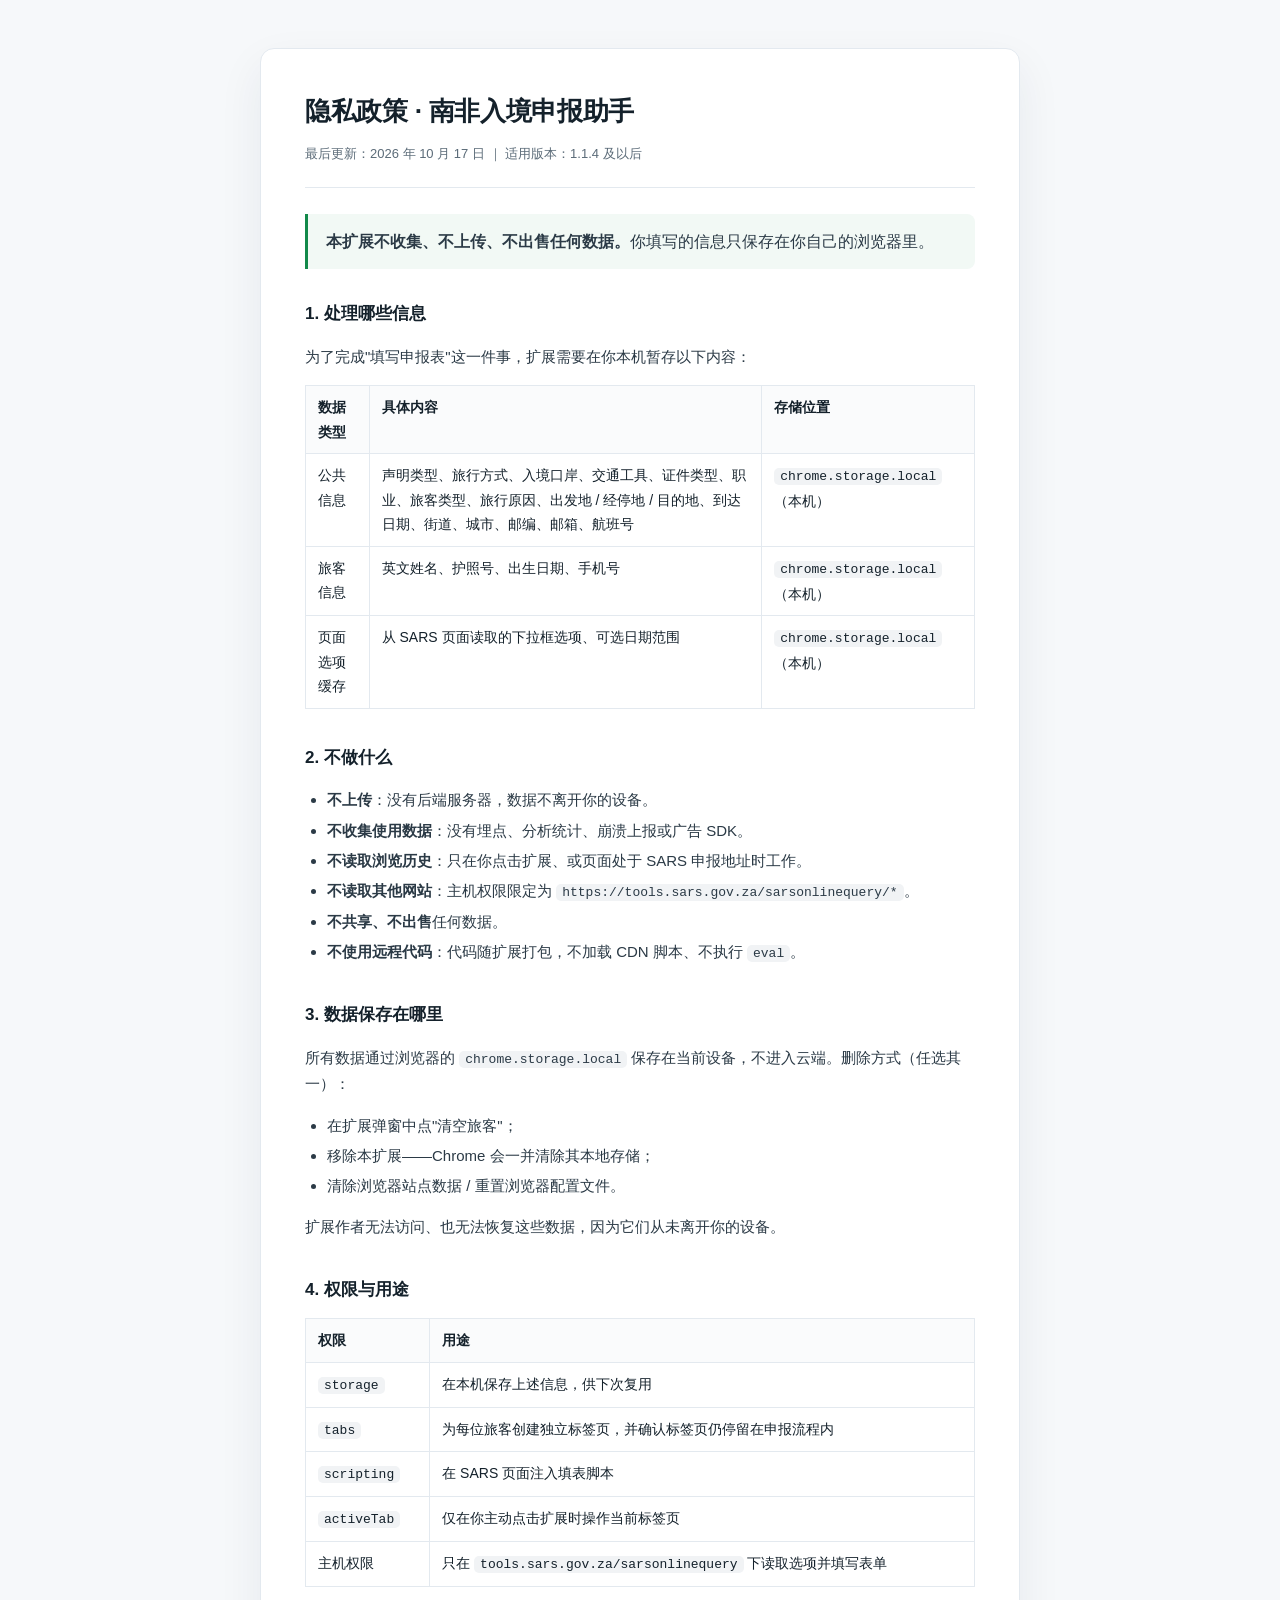
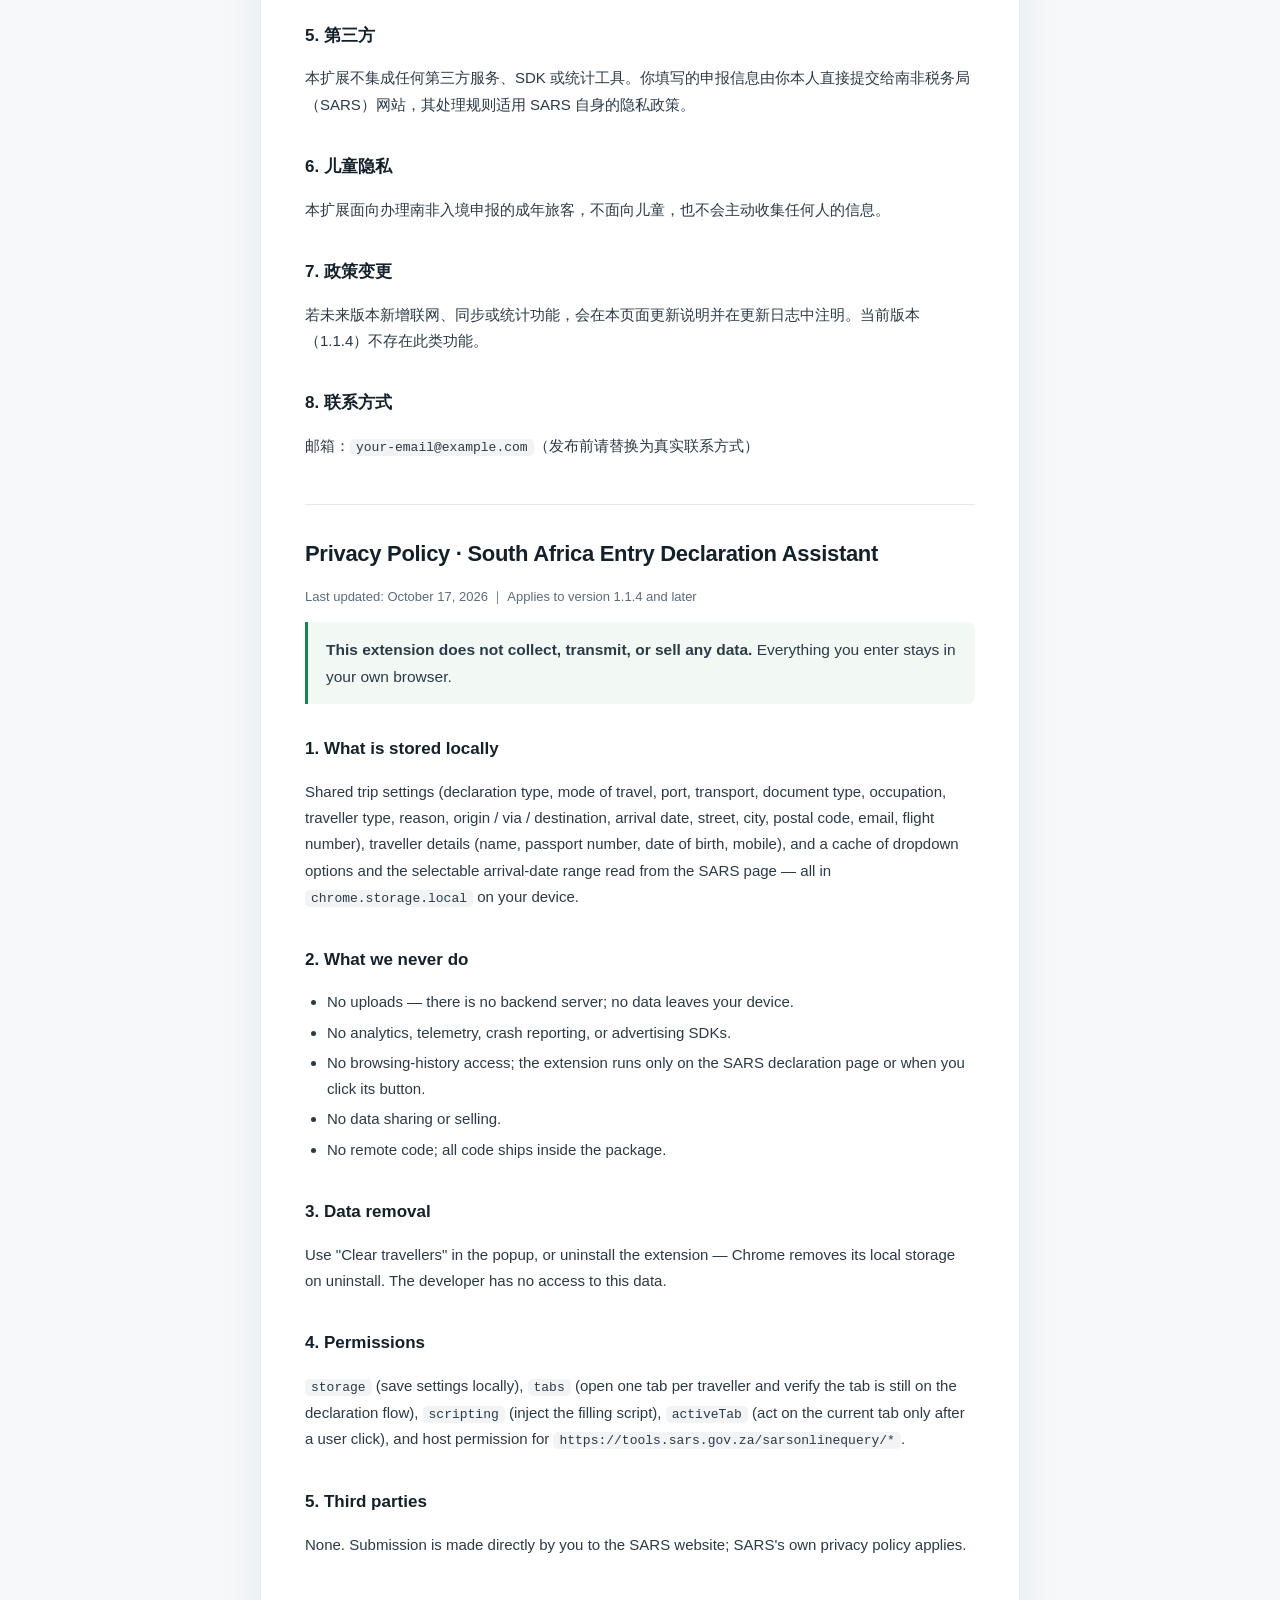
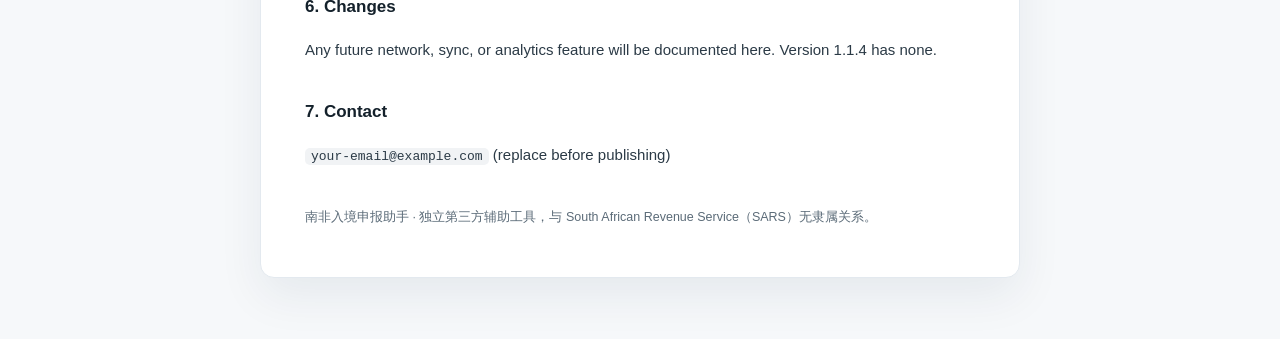
==== store/privacy-policy.html @ 4a808404 "feat: 南非入境申报助手 1.1.4 初始提交 - Chrome 扩展源码（MV3）：三步表单自动填写、批量标签页录入 - 扩展图标 16/32/48/128 - 上架素材：商店文案、商店图标、宣" ====
<!doctype html>
<html lang="zh-CN">
<head>
<meta charset="UTF-8">
<meta name="viewport" content="width=device-width, initial-scale=1">
<title>隐私政策 · 南非入境申报助手</title>
<style>
  :root {
    --ink: #14212b;
    --muted: #5b6b78;
    --line: #e3e9ef;
    --brand: #12894a;
    --bg: #f6f8fa;
  }
  * { box-sizing: border-box; }
  body {
    margin: 0;
    padding: 48px 20px 72px;
    background: var(--bg);
    color: var(--ink);
    font: 15px/1.75 -apple-system, "Segoe UI", "Microsoft YaHei", Arial, sans-serif;
  }
  main {
    max-width: 760px;
    margin: 0 auto;
    padding: 40px 44px 48px;
    background: #fff;
    border: 1px solid var(--line);
    border-radius: 14px;
    box-shadow: 0 18px 46px rgba(15, 40, 70, 0.07);
  }
  header { border-bottom: 1px solid var(--line); padding-bottom: 22px; margin-bottom: 26px; }
  h1 { margin: 0 0 8px; font-size: 26px; letter-spacing: -0.3px; }
  .meta { color: var(--muted); font-size: 13px; }
  .lead {
    margin: 0 0 30px;
    padding: 14px 18px;
    border-left: 3px solid var(--brand);
    border-radius: 0 8px 8px 0;
    background: #f2f9f5;
    font-size: 15.5px;
  }
  h2 { margin: 34px 0 10px; font-size: 17px; }
  h2:first-of-type { margin-top: 0; }
  p, li { color: #2b3a46; }
  ul { padding-left: 22px; }
  li { margin: 4px 0; }
  table { width: 100%; border-collapse: collapse; margin: 14px 0 6px; font-size: 14px; }
  th, td { padding: 9px 12px; border: 1px solid var(--line); text-align: left; vertical-align: top; }
  th { background: #fafbfc; font-weight: 700; }
  code {
    padding: 1px 6px;
    border-radius: 5px;
    background: #f1f3f5;
    font-size: 13px;
  }
  .en { border-top: 1px solid var(--line); margin-top: 44px; padding-top: 30px; }
  footer { margin-top: 38px; color: var(--muted); font-size: 12.5px; }
  a { color: var(--brand); }
</style>
</head>
<body>
<main>
  <header>
    <h1>隐私政策 · 南非入境申报助手</h1>
    <div class="meta">最后更新：2026 年 10 月 17 日 ｜ 适用版本：1.1.4 及以后</div>
  </header>

  <p class="lead"><strong>本扩展不收集、不上传、不出售任何数据。</strong>你填写的信息只保存在你自己的浏览器里。</p>

  <h2>1. 处理哪些信息</h2>
  <p>为了完成"填写申报表"这一件事，扩展需要在你本机暂存以下内容：</p>
  <table>
    <tr><th>数据类型</th><th>具体内容</th><th>存储位置</th></tr>
    <tr>
      <td>公共信息</td>
      <td>声明类型、旅行方式、入境口岸、交通工具、证件类型、职业、旅客类型、旅行原因、出发地 / 经停地 / 目的地、到达日期、街道、城市、邮编、邮箱、航班号</td>
      <td><code>chrome.storage.local</code>（本机）</td>
    </tr>
    <tr>
      <td>旅客信息</td>
      <td>英文姓名、护照号、出生日期、手机号</td>
      <td><code>chrome.storage.local</code>（本机）</td>
    </tr>
    <tr>
      <td>页面选项缓存</td>
      <td>从 SARS 页面读取的下拉框选项、可选日期范围</td>
      <td><code>chrome.storage.local</code>（本机）</td>
    </tr>
  </table>

  <h2>2. 不做什么</h2>
  <ul>
    <li><strong>不上传</strong>：没有后端服务器，数据不离开你的设备。</li>
    <li><strong>不收集使用数据</strong>：没有埋点、分析统计、崩溃上报或广告 SDK。</li>
    <li><strong>不读取浏览历史</strong>：只在你点击扩展、或页面处于 SARS 申报地址时工作。</li>
    <li><strong>不读取其他网站</strong>：主机权限限定为 <code>https://tools.sars.gov.za/sarsonlinequery/*</code>。</li>
    <li><strong>不共享、不出售</strong>任何数据。</li>
    <li><strong>不使用远程代码</strong>：代码随扩展打包，不加载 CDN 脚本、不执行 <code>eval</code>。</li>
  </ul>

  <h2>3. 数据保存在哪里</h2>
  <p>所有数据通过浏览器的 <code>chrome.storage.local</code> 保存在当前设备，不进入云端。删除方式（任选其一）：</p>
  <ul>
    <li>在扩展弹窗中点"清空旅客"；</li>
    <li>移除本扩展——Chrome 会一并清除其本地存储；</li>
    <li>清除浏览器站点数据 / 重置浏览器配置文件。</li>
  </ul>
  <p>扩展作者无法访问、也无法恢复这些数据，因为它们从未离开你的设备。</p>

  <h2>4. 权限与用途</h2>
  <table>
    <tr><th>权限</th><th>用途</th></tr>
    <tr><td><code>storage</code></td><td>在本机保存上述信息，供下次复用</td></tr>
    <tr><td><code>tabs</code></td><td>为每位旅客创建独立标签页，并确认标签页仍停留在申报流程内</td></tr>
    <tr><td><code>scripting</code></td><td>在 SARS 页面注入填表脚本</td></tr>
    <tr><td><code>activeTab</code></td><td>仅在你主动点击扩展时操作当前标签页</td></tr>
    <tr><td>主机权限</td><td>只在 <code>tools.sars.gov.za/sarsonlinequery</code> 下读取选项并填写表单</td></tr>
  </table>

  <h2>5. 第三方</h2>
  <p>本扩展不集成任何第三方服务、SDK 或统计工具。你填写的申报信息由你本人直接提交给南非税务局（SARS）网站，其处理规则适用 SARS 自身的隐私政策。</p>

  <h2>6. 儿童隐私</h2>
  <p>本扩展面向办理南非入境申报的成年旅客，不面向儿童，也不会主动收集任何人的信息。</p>

  <h2>7. 政策变更</h2>
  <p>若未来版本新增联网、同步或统计功能，会在本页面更新说明并在更新日志中注明。当前版本（1.1.4）不存在此类功能。</p>

  <h2>8. 联系方式</h2>
  <p>邮箱：<code>your-email@example.com</code>（发布前请替换为真实联系方式）</p>

  <section class="en">
    <h1 style="font-size:22px;">Privacy Policy · South Africa Entry Declaration Assistant</h1>
    <p class="meta">Last updated: October 17, 2026 ｜ Applies to version 1.1.4 and later</p>

    <p class="lead"><strong>This extension does not collect, transmit, or sell any data.</strong> Everything you enter stays in your own browser.</p>

    <h2>1. What is stored locally</h2>
    <p>Shared trip settings (declaration type, mode of travel, port, transport, document type, occupation, traveller type, reason, origin / via / destination, arrival date, street, city, postal code, email, flight number), traveller details (name, passport number, date of birth, mobile), and a cache of dropdown options and the selectable arrival-date range read from the SARS page — all in <code>chrome.storage.local</code> on your device.</p>

    <h2>2. What we never do</h2>
    <ul>
      <li>No uploads — there is no backend server; no data leaves your device.</li>
      <li>No analytics, telemetry, crash reporting, or advertising SDKs.</li>
      <li>No browsing-history access; the extension runs only on the SARS declaration page or when you click its button.</li>
      <li>No data sharing or selling.</li>
      <li>No remote code; all code ships inside the package.</li>
    </ul>

    <h2>3. Data removal</h2>
    <p>Use "Clear travellers" in the popup, or uninstall the extension — Chrome removes its local storage on uninstall. The developer has no access to this data.</p>

    <h2>4. Permissions</h2>
    <p><code>storage</code> (save settings locally), <code>tabs</code> (open one tab per traveller and verify the tab is still on the declaration flow), <code>scripting</code> (inject the filling script), <code>activeTab</code> (act on the current tab only after a user click), and host permission for <code>https://tools.sars.gov.za/sarsonlinequery/*</code>.</p>

    <h2>5. Third parties</h2>
    <p>None. Submission is made directly by you to the SARS website; SARS's own privacy policy applies.</p>

    <h2>6. Changes</h2>
    <p>Any future network, sync, or analytics feature will be documented here. Version 1.1.4 has none.</p>

    <h2>7. Contact</h2>
    <p><code>your-email@example.com</code> (replace before publishing)</p>
  </section>

  <footer>南非入境申报助手 · 独立第三方辅助工具，与 South African Revenue Service（SARS）无隶属关系。</footer>
</main>
</body>
</html>
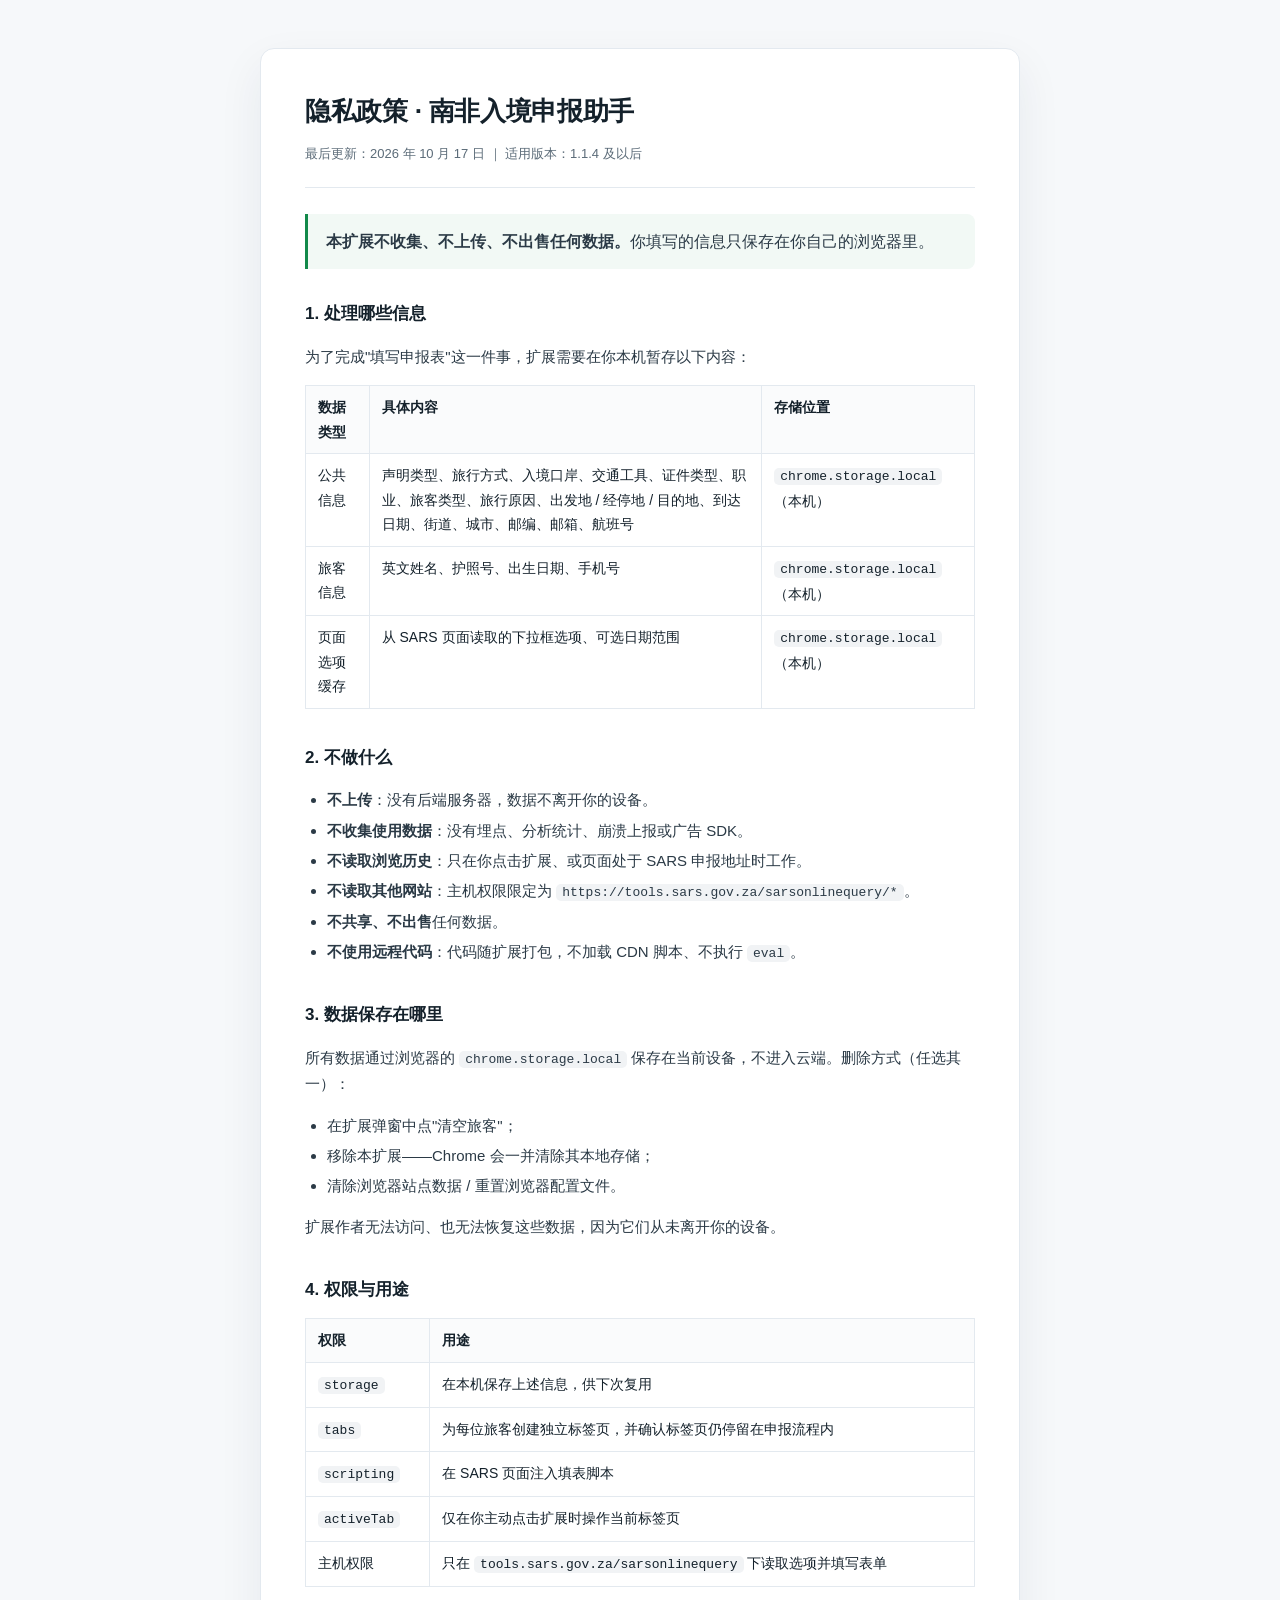
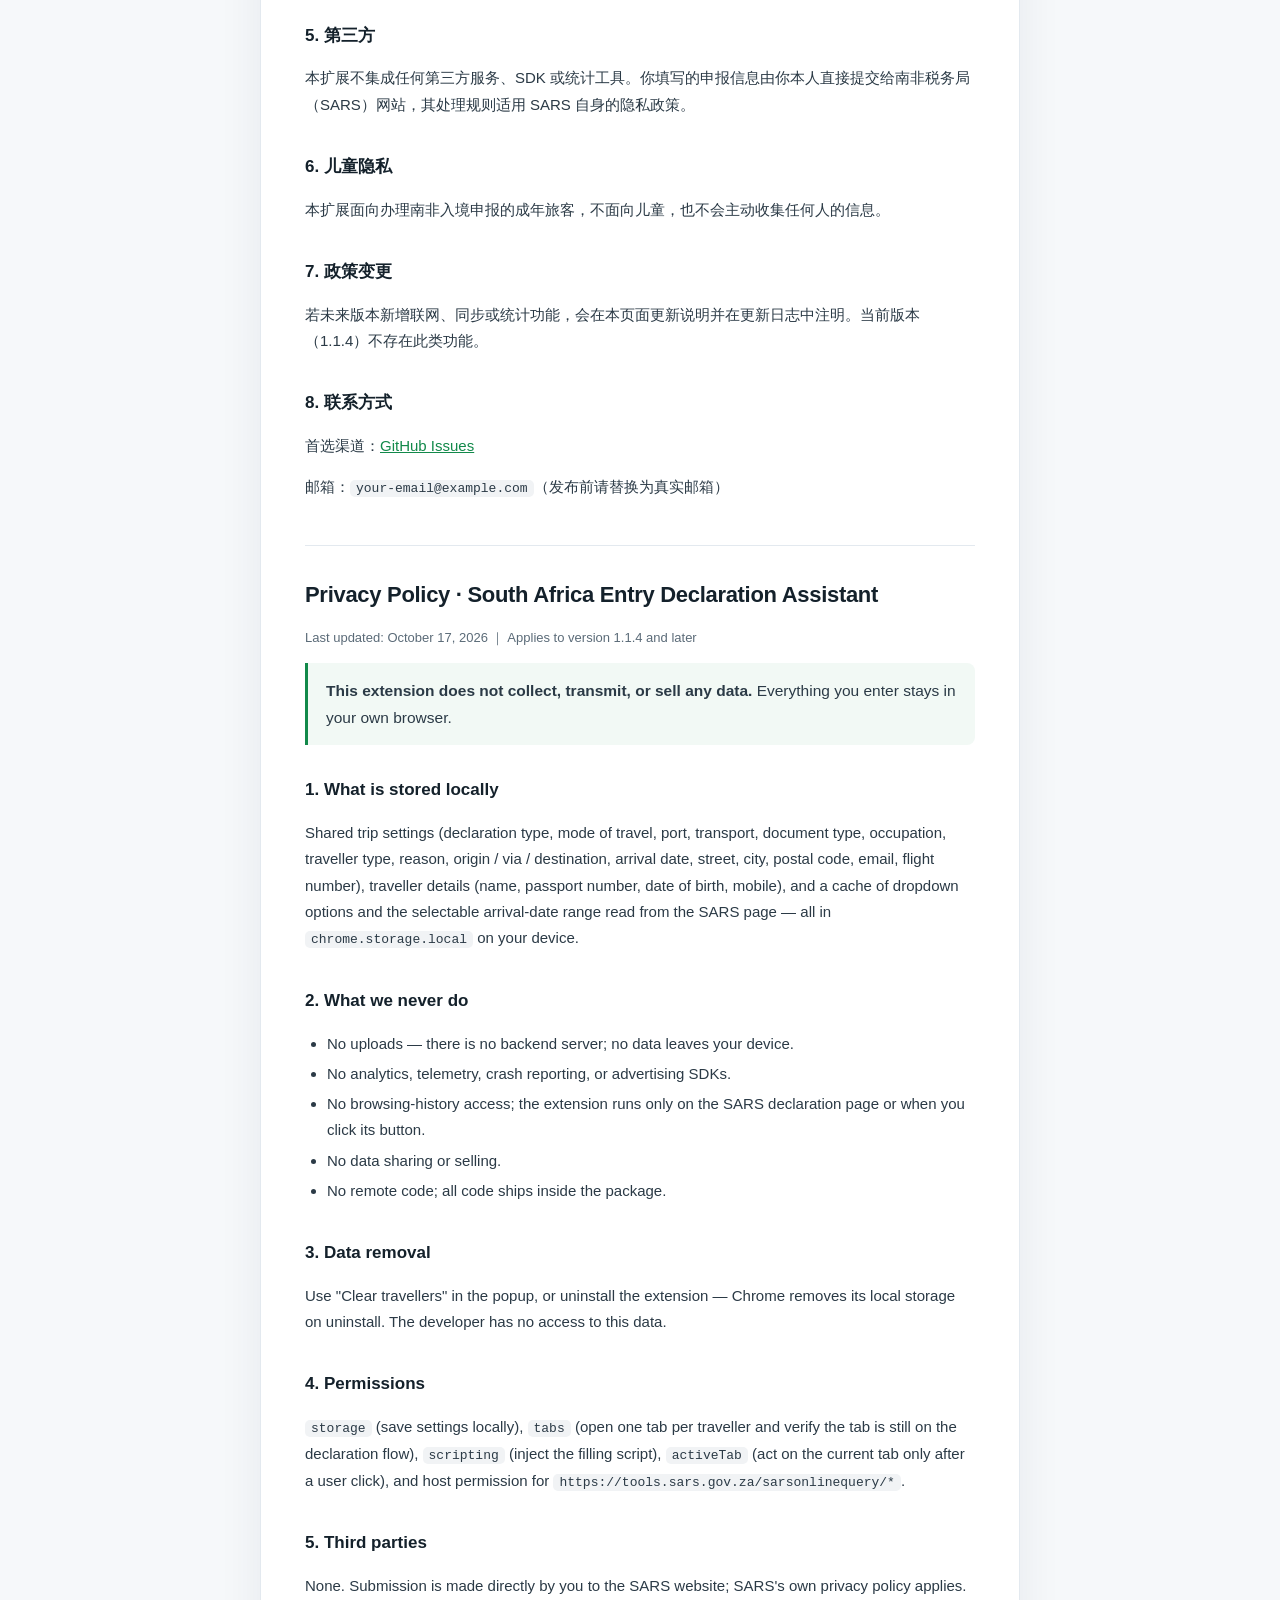
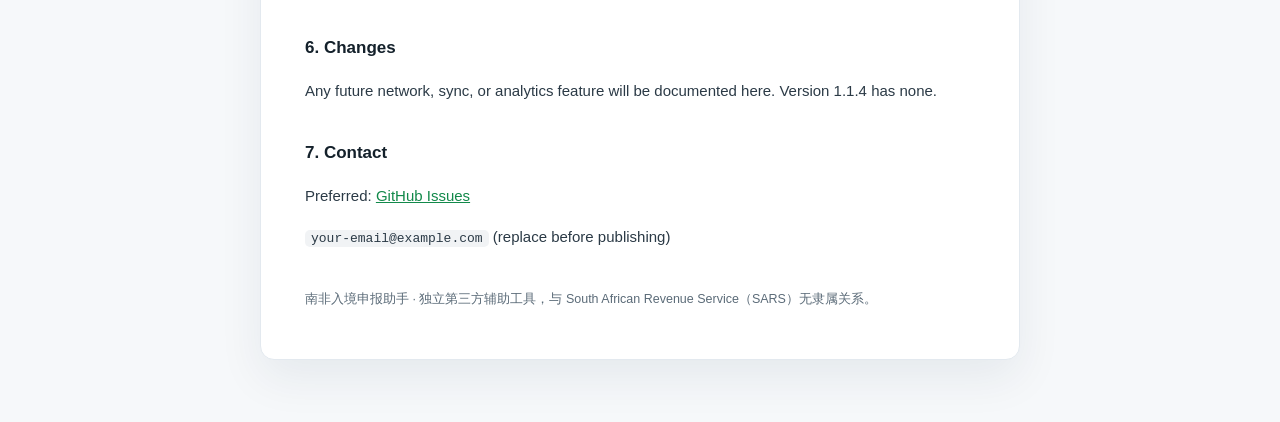
==== commit 9bb34e93: "docs: 补充 GitHub Pages 隐私政策地址与反馈渠道 - listing.md 回填隐私政策 URL 与仓库链接 - 隐私政策联系方式改为 GitHub Issues 为主渠道 - RE" ====
--- a/store/privacy-policy.html
+++ b/store/privacy-policy.html
@@ -128,7 +128,8 @@
   <p>若未来版本新增联网、同步或统计功能，会在本页面更新说明并在更新日志中注明。当前版本（1.1.4）不存在此类功能。</p>
 
   <h2>8. 联系方式</h2>
-  <p>邮箱：<code>your-email@example.com</code>（发布前请替换为真实联系方式）</p>
+  <p>首选渠道：<a href="https://github.com/hex314/SARS-Traveller-Assistant/issues">GitHub Issues</a></p>
+  <p>邮箱：<code>your-email@example.com</code>（发布前请替换为真实邮箱）</p>
 
   <section class="en">
     <h1 style="font-size:22px;">Privacy Policy · South Africa Entry Declaration Assistant</h1>
@@ -161,6 +162,7 @@
     <p>Any future network, sync, or analytics feature will be documented here. Version 1.1.4 has none.</p>
 
     <h2>7. Contact</h2>
+    <p>Preferred: <a href="https://github.com/hex314/SARS-Traveller-Assistant/issues">GitHub Issues</a></p>
     <p><code>your-email@example.com</code> (replace before publishing)</p>
   </section>
 
